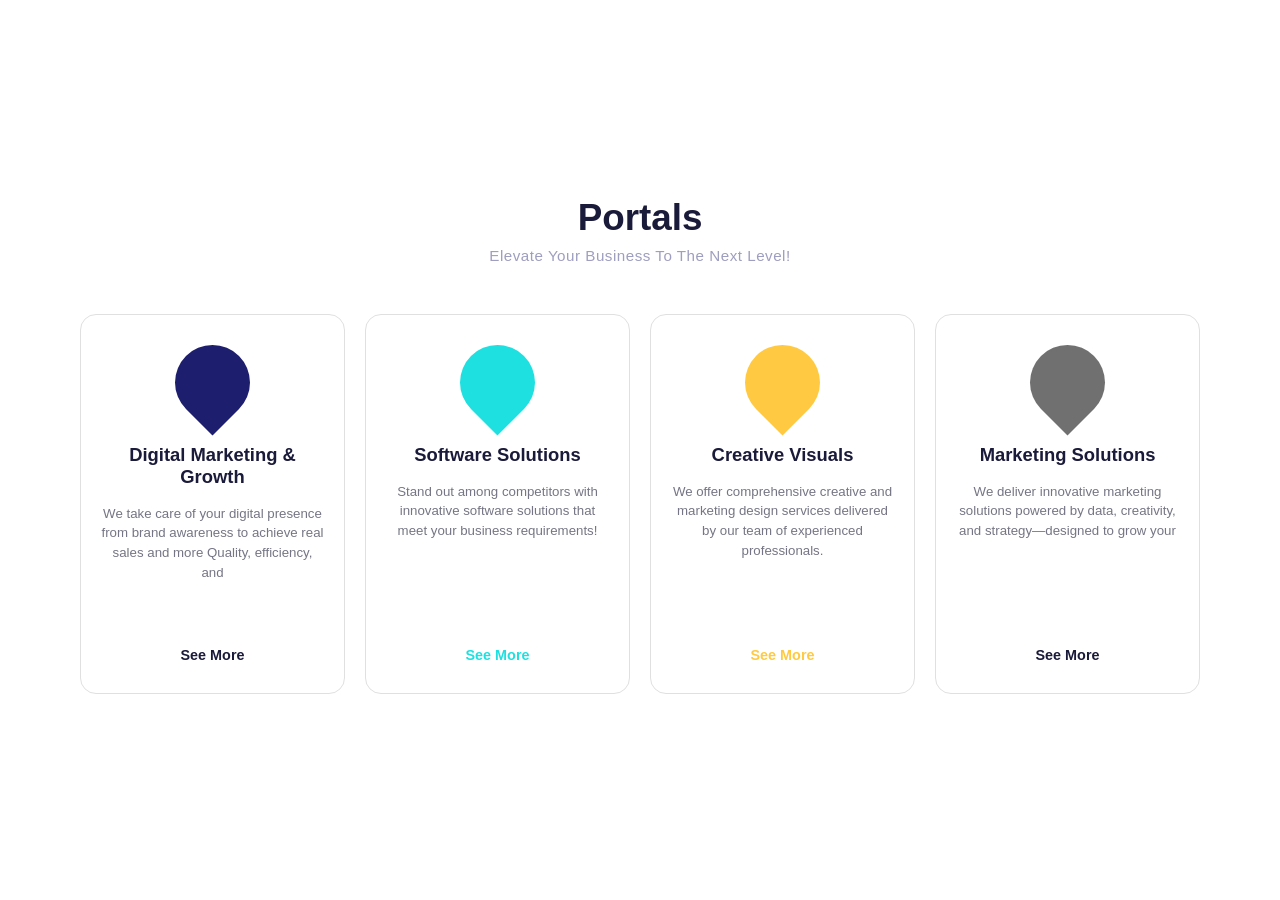
==== index.html @ 885e9826 "Add files via upload" ====
<!DOCTYPE html>
<html lang="en">

<head>
    <meta charset="UTF-8">
    <meta name="viewport" content="width=device-width, initial-scale=1.0">
    <title>Portals Section</title>
    <link rel="stylesheet" href="main.css">

</head>

<body>

    <div class="portals-container">
        <div class="portals-header">
            <h2>Portals</h2>
            <p>Elevate Your Business To The Next Level!</p>
        </div>

        <div class="cards-wrapper">

            <div class="card">
                <div class="icon-shape shape-blue"></div>
                <h3>Digital Marketing & Growth</h3>
                <p>We take care of your digital presence from brand awareness to achieve real sales and more Quality,
                    efficiency, and</p>
                <a class="bun1" href="#">See More</a>
            </div>


            <div class="card">
                <div class="icon-shape shape-cyan"></div>
                <h3>Software Solutions</h3>
                <p>Stand out among competitors with innovative software solutions that meet your business requirements!
                </p>
                <a class="bun2" href="#">See More</a>
            </div>


            <div class="card">
                <div class="icon-shape shape-yellow"></div>
                <h3>Creative Visuals</h3>
                <p>We offer comprehensive creative and marketing design services delivered by our team of experienced
                    professionals.</p>
                <a class="bun3" href="#">See More</a>
            </div>


            <div class="card">
                <div class="icon-shape shape-gray"></div>
                <h3>Marketing Solutions</h3>
                <p>We deliver innovative marketing solutions powered by data, creativity, and strategy—designed to grow
                    your</p>
                <a class="bun4" href="#">See More</a>
            </div>
        </div>
    </div>

</body>

</html>
---- main.css ----
* {
      margin: 0;
      padding: 0;
      box-sizing: border-box;
      font-family: 'Segoe UI', Tahoma, Geneva, Verdana, sans-serif;
  }

  body {
      background-color: #ffffff;
      display: flex;
      justify-content: center;
      align-items: center;
      min-height: 100vh;
  }

  .portals-container {
      text-align: center;
      max-width: 1200px;
      width: 100%;
      padding: 20px;
  }

  .portals-header h2 {
      font-size: 2.3rem;
      color: #1a1a3a;
      margin-bottom: 8px;
      font-weight: 700;
  }

  .portals-header p {
      font-size: 0.95rem;
      color: #9e9ec0;
      margin-bottom: 40px;
      letter-spacing: 0.5px;
  }

  .cards-wrapper {
      display: flex;
      justify-content: center;
      align-items: center;
      gap: 20px;
      padding: 10px;
  }

  .card {
      background: #ffffff;

      border: 1px solid #e0e0e0;
      border-radius: 16px;
      width: 265px;
      min-height: 380px;
      padding: 30px 20px;
      display: flex;
      flex-direction: column;
      align-items: center;
      text-align: center;

      transition: transform 0.3s ease, box-shadow 0.3s ease, border-color 0.3s ease;
  }

  .card:hover {
      transform: translateY(-5px);

      border: 1px solid #dcd6d0;

      box-shadow: 0 10px 25px rgba(184, 145, 115, 0.25);
  }


  .icon-shape {
      width: 75px;
      height: 75px;
      margin-bottom: 24px;
      border-radius: 50% 50% 50% 0;
      transform: rotate(-45deg);
  }

  .shape-blue {
      background-color: #1e1e6e;
  }

  .shape-cyan {
      background-color: #1fe0e0;
  }

  .shape-yellow {
      background-color: #ffca42;
  }

  .shape-gray {
      background-color: #707070;
  }

  .card h3 {
      font-size: 1.15rem;
      color: #1a1a3a;
      margin-bottom: 16px;
      font-weight: 700;
  }

  .card p {
      font-size: 0.83rem;
      color: #757585;
      line-height: 1.5;
      margin-bottom: 24px;
      flex-grow: 1;
  }

  .card a {
      font-size: 0.9rem;

      font-weight: 700;

      transition: color 0.2s ease;
  }

  .bun1 {
      text-decoration: none;
      color: #1a1a3a;
  }

  .bun2 {
      text-decoration: none;
      color: #1fe0e0;
  }

  .bun3 {
      text-decoration: none;
      color: #ffca42;
  }

  .bun4 {
      text-decoration: none;
      color: #1a1a3a;
  }

  .card a:hover {
      color: #4a4ae2;
  }

  @media (max-width: 1100px) {
      .cards-wrapper {
          flex-wrap: wrap;
      }
  }
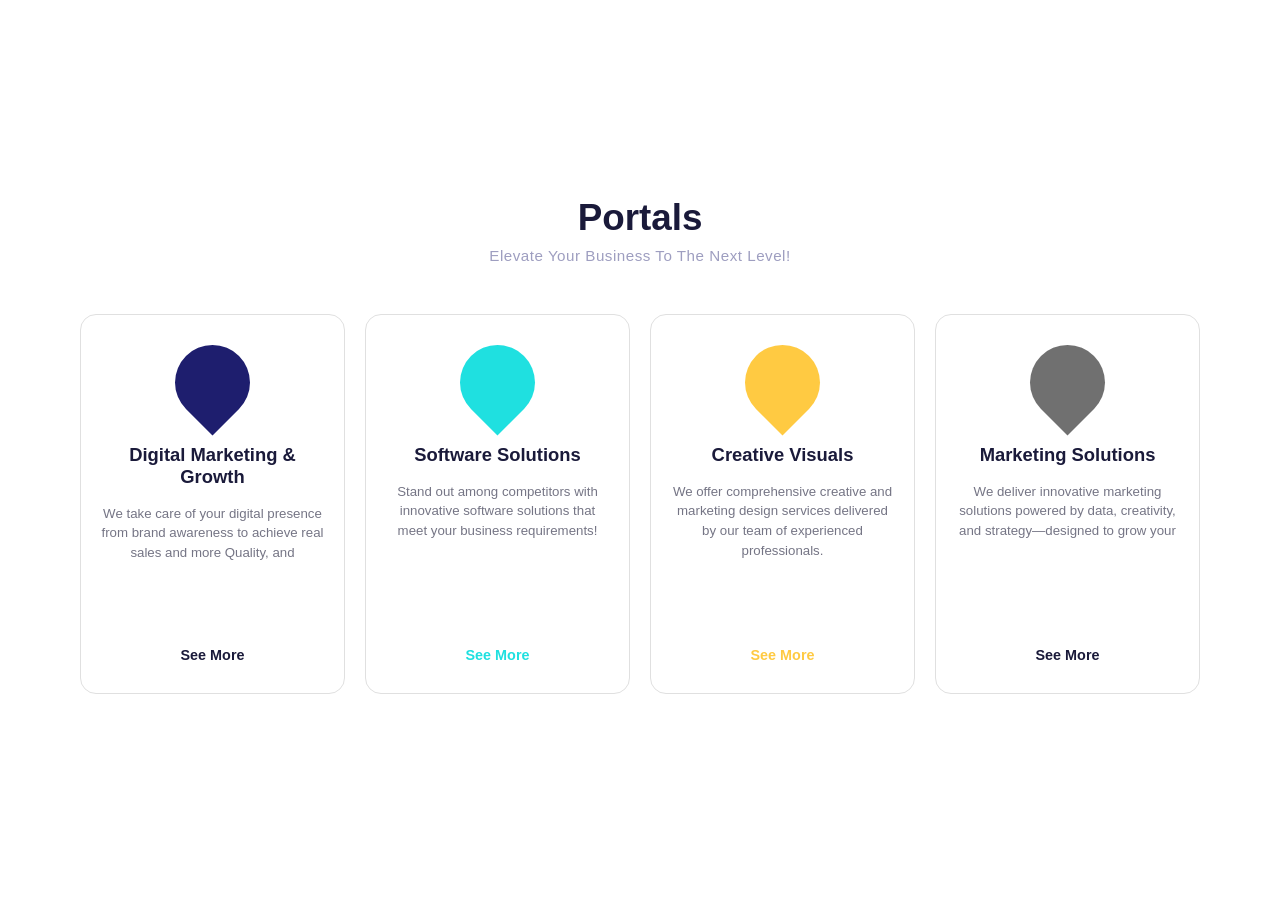
==== commit c427e39a: "Update index.html" ====
--- a/index.html
+++ b/index.html
@@ -23,7 +23,7 @@
                 <div class="icon-shape shape-blue"></div>
                 <h3>Digital Marketing & Growth</h3>
                 <p>We take care of your digital presence from brand awareness to achieve real sales and more Quality,
-                    efficiency, and</p>
+                    and</p>
                 <a class="bun1" href="#">See More</a>
             </div>
 
@@ -58,4 +58,4 @@
 
 </body>
 
-</html>+</html>
